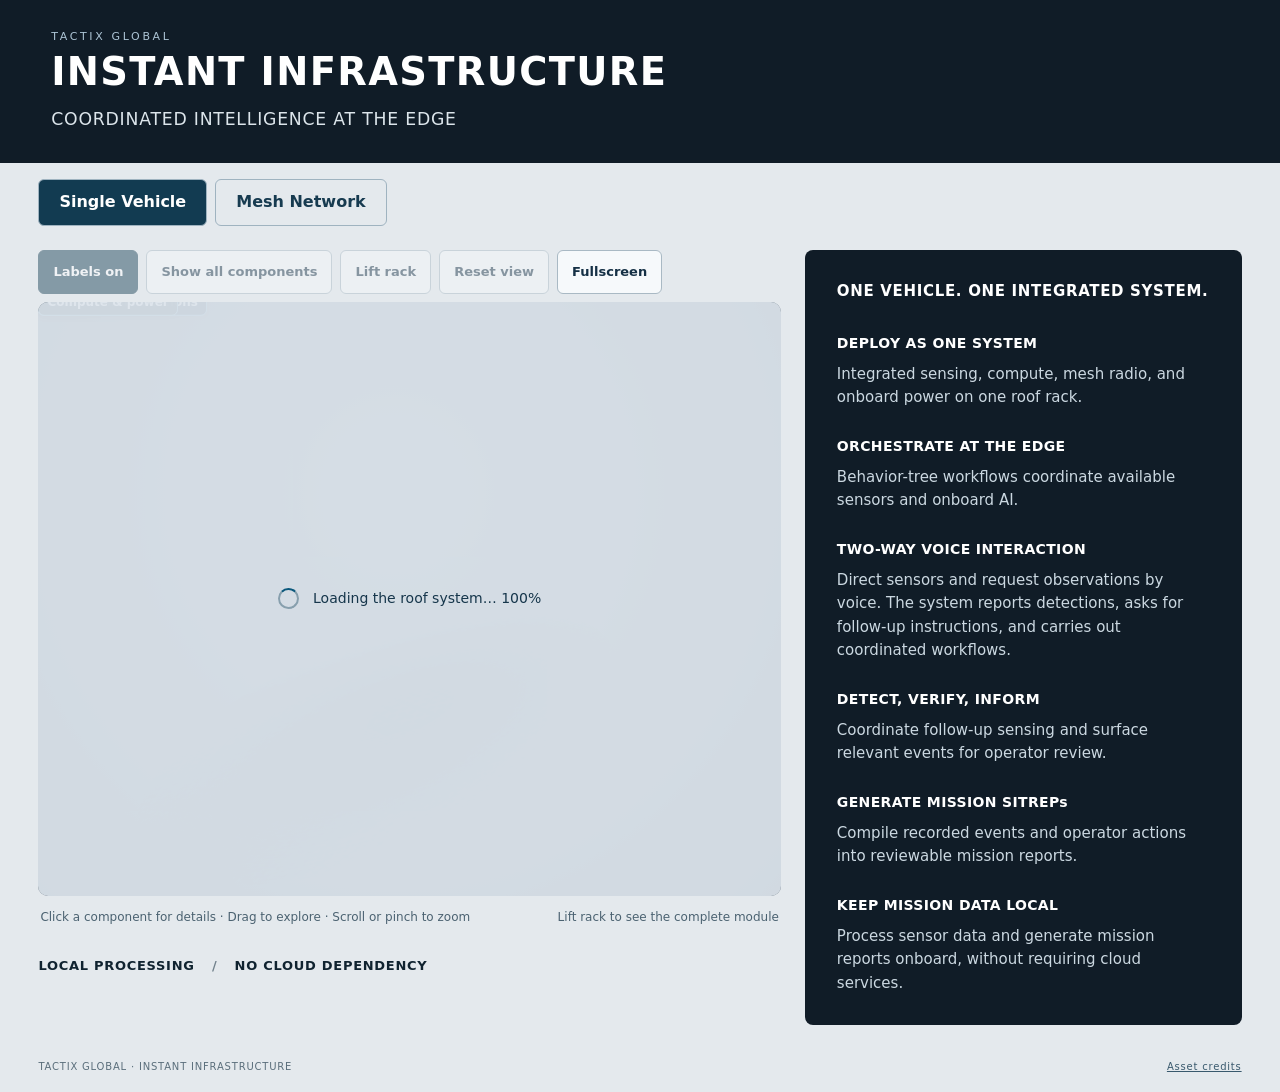
==== infrastructure/index.html @ ceef3bda "Publish interactive vehicle rack and mesh network showcase" ====
<!doctype html>
<html lang="en"><head><meta charset="utf-8"><meta name="viewport" content="width=device-width, initial-scale=1"><meta name="theme-color" content="#101c27"><title>Instant Infrastructure — Interactive Roof System</title><link rel="stylesheet" href="viewer.css?v=8"></head>
<body>
<header><p class="eyebrow">TACTIX GLOBAL</p><h1>INSTANT INFRASTRUCTURE</h1><p class="tagline">COORDINATED INTELLIGENCE AT THE EDGE</p></header>
<nav class="view-tabs" aria-label="System views"><a href="./" aria-current="page">Single Vehicle</a><a href="mesh.html">Mesh Network</a></nav>
<main>
<section class="visual" aria-label="Interactive vehicle and roof system">
 <div class="toolbar" role="group" aria-label="View controls"><button id="labels" aria-pressed="true" disabled>Labels on</button><button id="all-components" aria-pressed="false" disabled>Show all components</button><button id="back-groups" hidden>Back to groups</button><button id="rack" aria-pressed="false" disabled>Lift rack</button><button id="reset" disabled>Reset view</button><button id="fullscreen">Fullscreen</button></div>
 <div id="stage"><canvas id="view" aria-label="3D vehicle. Drag to rotate, scroll or pinch to zoom. Use arrow keys to rotate." tabindex="0"></canvas><svg id="leaders" aria-hidden="true"></svg><div id="annotations"></div><div id="loading" role="status" aria-live="polite"><span class="spinner"></span><span id="load-text">Loading the roof system…</span></div><div id="rack-state" aria-live="polite"></div></div>
 <div class="viewer-caption"><span>Click a component for details · Drag to explore · Scroll or pinch to zoom</span><span>Lift rack to see the complete module</span></div>
 <p class="local">LOCAL PROCESSING <span>/</span> NO CLOUD DEPENDENCY</p>
 <aside id="details" hidden aria-live="polite"><button id="close-details" aria-label="Close component details">×</button><h3></h3><p></p></aside>
</section>
<aside class="capabilities"><h2>ONE VEHICLE. ONE INTEGRATED SYSTEM.</h2>
 <article><h3>DEPLOY AS ONE SYSTEM</h3><p>Integrated sensing, compute, mesh radio, and onboard power on one roof rack.</p></article>
 <article><h3>ORCHESTRATE AT THE EDGE</h3><p>Behavior-tree workflows coordinate available sensors and onboard AI.</p></article>
 <article><h3>TWO-WAY VOICE INTERACTION</h3><p>Direct sensors and request observations by voice. The system reports detections, asks for follow-up instructions, and carries out coordinated workflows.</p></article>
 <article><h3>DETECT, VERIFY, INFORM</h3><p>Coordinate follow-up sensing and surface relevant events for operator review.</p></article>
 <article><h3>GENERATE MISSION SITREPs</h3><p>Compile recorded events and operator actions into reviewable mission reports.</p></article>
<article><h3>KEEP MISSION DATA LOCAL</h3><p>Process sensor data and generate mission reports onboard, without requiring cloud services.</p></article>
</aside></main>
<footer><span>TACTIX GLOBAL · INSTANT INFRASTRUCTURE</span><a href="../THIRD_PARTY_NOTICES.md">Asset credits</a></footer>
<noscript>This interactive model needs JavaScript. The system capabilities are listed on this page.</noscript>
<script src="../vendor/three-0.128.0/three.min.js"></script><script src="../vendor/three-0.128.0/GLTFLoader.js"></script><script src="vendor/DRACOLoader.js"></script><script src="vendor/OrbitControls.js"></script><script src="viewer.js?v=8"></script>
</body></html>
---- infrastructure/viewer.css ----
:root{color-scheme:dark;--navy:#101c27;--ink:#102330;--blue:#087cad;--paper:#dce3e8}*{box-sizing:border-box}body{margin:0;background:#e4e9ed;color:var(--ink);font:16px/1.55 system-ui,-apple-system,BlinkMacSystemFont,"Segoe UI",sans-serif}header{padding:28px 4vw 30px;background:var(--navy);color:#fff}h1{font-size:clamp(26px,3vw,44px);font-weight:600;letter-spacing:.035em;line-height:1.15;margin:5px 0 12px}.eyebrow{font-size:11px;letter-spacing:.24em;color:#acc4d5;margin:0}.tagline{margin:0;font-size:clamp(12px,1.35vw,18px);letter-spacing:.045em;color:#dce5eb}main{display:grid;grid-template-columns:minmax(0,1.7fr) minmax(320px,1fr);gap:24px;padding:24px 3vw 16px;max-width:1900px;margin:auto}.visual{position:relative;min-width:0;display:flex;flex-direction:column}.toolbar{display:flex;gap:8px;flex-wrap:wrap;position:relative;z-index:3}button{font:inherit;cursor:pointer;border:1px solid #a9b9c4;border-radius:6px;padding:10px 14px;background:#f6f9fb;color:#153045;min-height:44px;font-size:13px;font-weight:600}button:hover{background:#fff;border-color:#467e9d}button:focus-visible,a:focus-visible{outline:3px solid #00a4db;outline-offset:3px}button[aria-pressed=true]{background:#123b51;color:#fff;border-color:#123b51}button:disabled{opacity:.45;cursor:wait}#stage{position:relative;width:100%;height:clamp(480px,66vh,850px);min-height:0;margin-top:8px;border-radius:10px;background:radial-gradient(ellipse at 50% 35%,#f4f7f9,#bfcbd3);overflow:hidden}#view{display:block;width:100%;height:100%;touch-action:none;outline-offset:-3px}#leaders,#annotations{position:absolute;inset:0;width:100%;height:100%;pointer-events:none}#leaders line{stroke:#087cad;stroke-width:1.6;opacity:.95}.annotation{position:absolute;pointer-events:auto;transform:translateY(-50%);font-size:11px;line-height:1.2;min-height:28px;padding:6px 8px;background:#102c3ef2;color:white;border:1px solid #486677;box-shadow:0 2px 6px #0002;white-space:nowrap;font-weight:500}.annotation:hover{background:#205d7b;color:#fff}#loading{position:absolute;inset:0;display:flex;align-items:center;justify-content:center;gap:14px;background:#dce4ebed;color:#16364b;font-size:14px;padding:25px;text-align:center}#loading[hidden]{display:none}.spinner{width:21px;height:21px;border:2px solid #879fad;border-top-color:#0b587c;border-radius:50%;animation:spin 1s linear infinite}@keyframes spin{to{transform:rotate(360deg)}}#rack-state{position:absolute;left:50%;bottom:14px;transform:translateX(-50%);font-size:12px;background:#fffdf0;color:#183b50;border-radius:5px;padding:5px 12px;white-space:nowrap}#rack-state:empty{display:none}.viewer-caption{display:flex;justify-content:space-between;gap:12px;margin:12px 2px;color:#4b6271;font-size:12px}.local{font-size:13px;letter-spacing:.055em;margin:18px 0 0;font-weight:600}.local span{padding:0 12px;color:#72828d}.capabilities{background:var(--navy);color:#e9f0f4;padding:30px 32px;border-radius:8px}.capabilities h2{font-size:15px;letter-spacing:.045em;font-weight:600;margin:0 0 30px;color:#fff}.capabilities article+article{margin-top:27px}.capabilities h3{font-size:14px;letter-spacing:.025em;font-weight:650;margin:0 0 8px;color:#fff}.capabilities p{font-size:15px;color:#cbd8e1;margin:0;max-width:48ch}footer{display:flex;justify-content:space-between;gap:20px;font-size:10px;letter-spacing:.08em;padding:18px 3vw;color:#5a6e7b}footer a{color:#39596d}#details{position:absolute;z-index:5;bottom:95px;left:18px;width:min(340px,calc(100% - 36px));border-radius:8px;background:#102c3ff5;color:#fff;padding:19px 22px;box-shadow:0 8px 30px #0003}#details h3{margin:0 26px 8px 0;font-size:16px}#details p{font-size:13px;margin:0;color:#dfebf2}#close-details{position:absolute;right:6px;top:5px;background:none;border:0;color:#fff;font-size:24px;padding:0 10px}.visual:fullscreen{background:#dce3e8;padding:20px;display:flex}.visual:fullscreen #stage{flex:1;height:auto}.visual:fullscreen .local{display:none}@media(max-width:900px){main{grid-template-columns:1fr;padding:16px;gap:22px}header{padding:22px 20px}#stage{height:62vh;min-height:420px;max-height:700px}.capabilities{padding:25px}.capabilities article+article{margin-top:23px}.viewer-caption{font-size:11px;flex-wrap:wrap}.local{font-size:11px}footer{padding:18px 16px}.annotation{font-size:10px;padding:5px 6px}}@media(prefers-reduced-motion:reduce){.spinner{animation:none}}

.view-tabs{display:flex;gap:8px;padding:16px 3vw 0;max-width:1900px;margin:auto}.view-tabs a{padding:10px 20px;border-radius:6px;text-decoration:none;font-weight:600;color:#173b50;border:1px solid #9fb3c0}.view-tabs a[aria-current=page]{background:#123b51;color:white}.view-tabs a:hover{border-color:#087cad}body.mesh #rack-state{white-space:normal;text-align:center;width:90%;font-size:11px}

[hidden]{display:none!important}.group-label{font-weight:650;font-size:12px;border-color:#67b1ce}.progressive-labels #details{position:relative;bottom:auto;left:auto;width:100%;margin-top:14px;box-shadow:none}.progressive-labels #details p{max-width:80ch}.progressive-labels #leaders line{stroke-width:1.8}

/* Keep click feedback inside the visible canvas, including fullscreen. */
.progressive-labels #stage #details{position:absolute;left:14px;bottom:14px;top:auto;width:min(390px,calc(100% - 28px));max-height:42%;overflow:auto;margin:0;padding:18px 22px;box-shadow:0 5px 24px #0004;border:1px solid #5a8aa2;z-index:8}
.progressive-labels #stage #details h3{padding-right:18px}.progressive-labels #stage #close-details{min-width:44px;min-height:44px;right:2px;top:2px}
#view{cursor:grab}#view:active{cursor:grabbing}

#viewer-back-groups{position:absolute;top:12px;left:12px;z-index:9;background:#123b51;color:white;border-color:#72bad7;box-shadow:0 2px 10px #0003}#details-back-groups{margin-top:14px;background:#f3f8fb;color:#153045}

.progressive-labels #stage #details{bottom:auto;width:min(300px,calc(100% - 24px));max-height:calc(100% - 80px);padding:15px 18px}.progressive-labels #stage #details h3{font-size:15px}.progressive-labels #stage #details p{font-size:12px}#detail-guide{position:absolute;inset:0;width:100%;height:100%;pointer-events:none;z-index:7}#detail-guide line{stroke:#087cad;stroke-width:2}#detail-guide circle{fill:#087cad;stroke:white;stroke-width:1.5}

/* Slate studio backdrop keeps white bodywork and dark equipment distinct. */
body:not(.mesh) #stage{background:radial-gradient(ellipse at 48% 32%,#81909c 0%,#647482 58%,#4b5b69 100%)}
body:not(.mesh) #leaders line,body:not(.mesh) #detail-guide line{stroke:#72d2f3}
body:not(.mesh) #detail-guide circle{fill:#72d2f3}

.scenario-options{display:flex;flex-wrap:wrap;gap:8px;margin:16px 3vw 0;border:0;padding:0}.scenario-options legend{font-size:12px;color:#4b6271;margin-bottom:8px}.scenario-options label{display:flex;align-items:center;gap:8px;min-height:44px;padding:9px 14px;border:1px solid #9fb3c0;border-radius:6px;background:#f2f6f8;cursor:pointer;font-size:13px}.scenario-options label:has(:checked){background:#123b51;color:white}.scenario-options input{accent-color:#199ac7}.mission-kicker{color:#8fcce1!important;font-size:11px!important;letter-spacing:.14em;margin-bottom:10px!important}#mission-note{font-size:12px;color:#a8c1d0;margin-top:24px}.scenario-marker{position:absolute;left:50%;top:14px;transform:translateX(-50%);background:#153849;color:#fff;border:1px solid #86bfd2;padding:8px 12px;font-size:12px;border-radius:6px;pointer-events:none;z-index:3;text-align:center;max-width:80%}.scenarios #mission-title{font-size:22px}.scenarios #stage{height:clamp(520px,70vh,850px)}
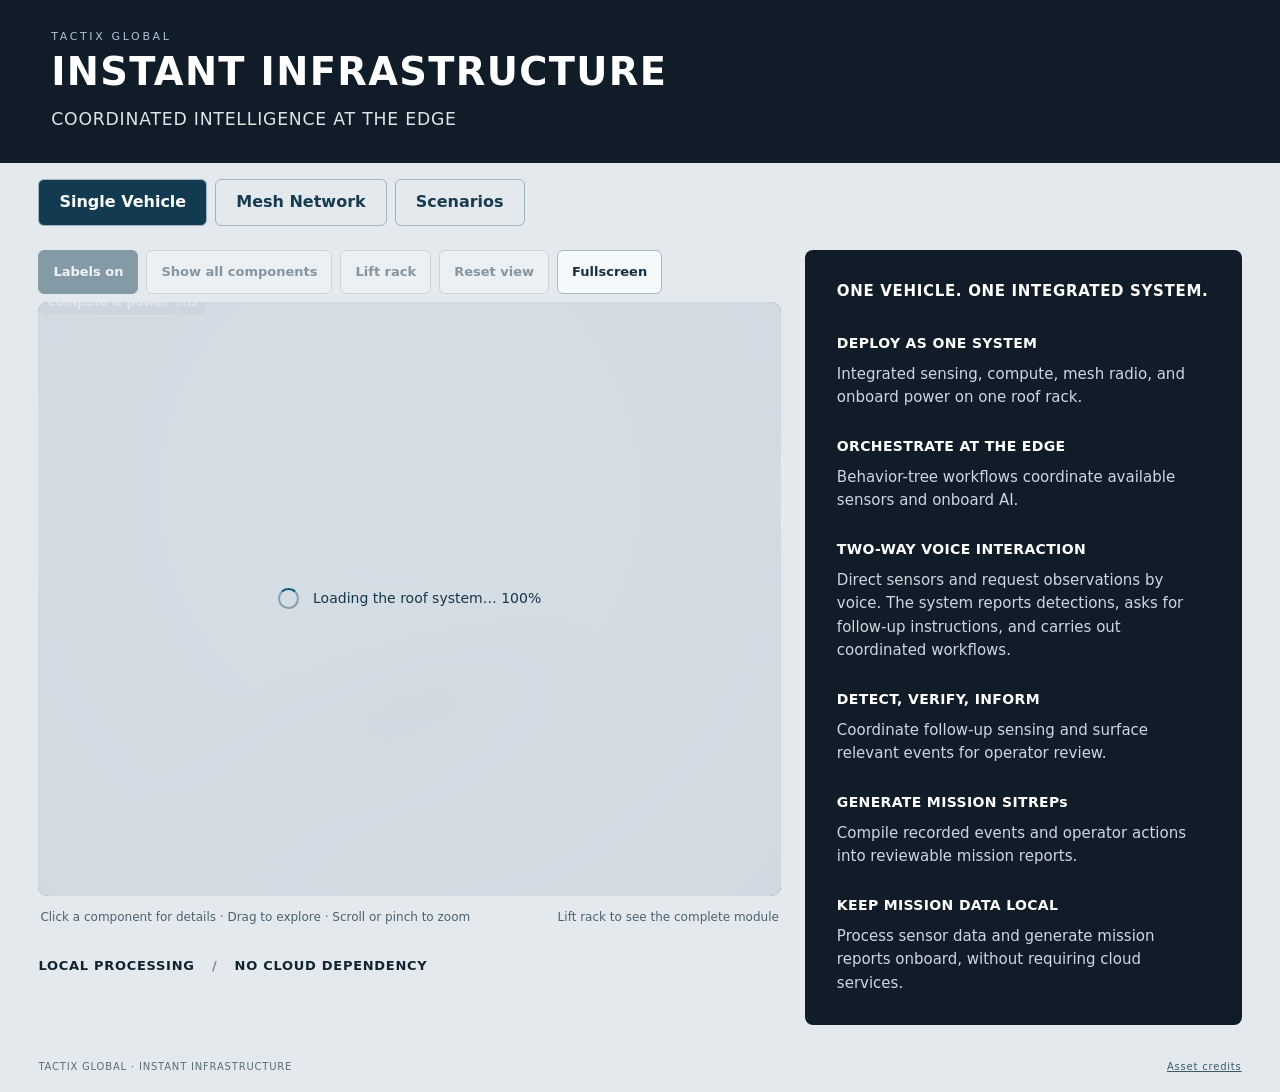
==== commit 397b4741: "Publish five mission scenarios with contextual vehicles and objectives" ====
--- a/infrastructure/index.html
+++ b/infrastructure/index.html
@@ -1,8 +1,8 @@
 <!doctype html>
-<html lang="en"><head><meta charset="utf-8"><meta name="viewport" content="width=device-width, initial-scale=1"><meta name="theme-color" content="#101c27"><title>Instant Infrastructure — Interactive Roof System</title><link rel="stylesheet" href="viewer.css?v=8"></head>
+<html lang="en"><head><meta charset="utf-8"><meta name="viewport" content="width=device-width, initial-scale=1"><meta name="theme-color" content="#101c27"><title>Instant Infrastructure — Interactive Roof System</title><link rel="stylesheet" href="viewer.css?v=20261022b"></head>
 <body>
 <header><p class="eyebrow">TACTIX GLOBAL</p><h1>INSTANT INFRASTRUCTURE</h1><p class="tagline">COORDINATED INTELLIGENCE AT THE EDGE</p></header>
-<nav class="view-tabs" aria-label="System views"><a href="./" aria-current="page">Single Vehicle</a><a href="mesh.html">Mesh Network</a></nav>
+<nav class="view-tabs" aria-label="System views"><a href="./" aria-current="page">Single Vehicle</a><a href="mesh.html">Mesh Network</a><a href="scenarios.html">Scenarios</a></nav>
 <main>
 <section class="visual" aria-label="Interactive vehicle and roof system">
  <div class="toolbar" role="group" aria-label="View controls"><button id="labels" aria-pressed="true" disabled>Labels on</button><button id="all-components" aria-pressed="false" disabled>Show all components</button><button id="back-groups" hidden>Back to groups</button><button id="rack" aria-pressed="false" disabled>Lift rack</button><button id="reset" disabled>Reset view</button><button id="fullscreen">Fullscreen</button></div>
@@ -21,5 +21,5 @@
 </aside></main>
 <footer><span>TACTIX GLOBAL · INSTANT INFRASTRUCTURE</span><a href="../THIRD_PARTY_NOTICES.md">Asset credits</a></footer>
 <noscript>This interactive model needs JavaScript. The system capabilities are listed on this page.</noscript>
-<script src="../vendor/three-0.128.0/three.min.js"></script><script src="../vendor/three-0.128.0/GLTFLoader.js"></script><script src="vendor/DRACOLoader.js"></script><script src="vendor/OrbitControls.js"></script><script src="viewer.js?v=8"></script>
+<script src="../vendor/three-0.128.0/three.min.js"></script><script src="../vendor/three-0.128.0/GLTFLoader.js"></script><script src="vendor/DRACOLoader.js"></script><script src="vendor/OrbitControls.js"></script><script src="viewer.js?v=20261022b"></script>
 </body></html>
--- a/infrastructure/viewer.css
+++ b/infrastructure/viewer.css
@@ -19,3 +19,8 @@
 body:not(.mesh) #detail-guide circle{fill:#72d2f3}
 
 .scenario-options{display:flex;flex-wrap:wrap;gap:8px;margin:16px 3vw 0;border:0;padding:0}.scenario-options legend{font-size:12px;color:#4b6271;margin-bottom:8px}.scenario-options label{display:flex;align-items:center;gap:8px;min-height:44px;padding:9px 14px;border:1px solid #9fb3c0;border-radius:6px;background:#f2f6f8;cursor:pointer;font-size:13px}.scenario-options label:has(:checked){background:#123b51;color:white}.scenario-options input{accent-color:#199ac7}.mission-kicker{color:#8fcce1!important;font-size:11px!important;letter-spacing:.14em;margin-bottom:10px!important}#mission-note{font-size:12px;color:#a8c1d0;margin-top:24px}.scenario-marker{position:absolute;left:50%;top:14px;transform:translateX(-50%);background:#153849;color:#fff;border:1px solid #86bfd2;padding:8px 12px;font-size:12px;border-radius:6px;pointer-events:none;z-index:3;text-align:center;max-width:80%}.scenarios #mission-title{font-size:22px}.scenarios #stage{height:clamp(520px,70vh,850px)}
+
+.thermal-options{display:flex;gap:8px;margin-top:12px}.imaging-caption{font-size:12px;color:#40596b;margin:8px 0 0}
+
+/* Mission scenes keep only navigation controls; detailed hardware stays in Single Vehicle. */
+.scenarios #labels,.scenarios #all-components,.scenarios #back-groups,.scenarios #rack,.scenarios #viewer-back-groups,.scenarios #details-back-groups,.scenarios .thermal-options,.scenarios .imaging-caption{display:none!important}
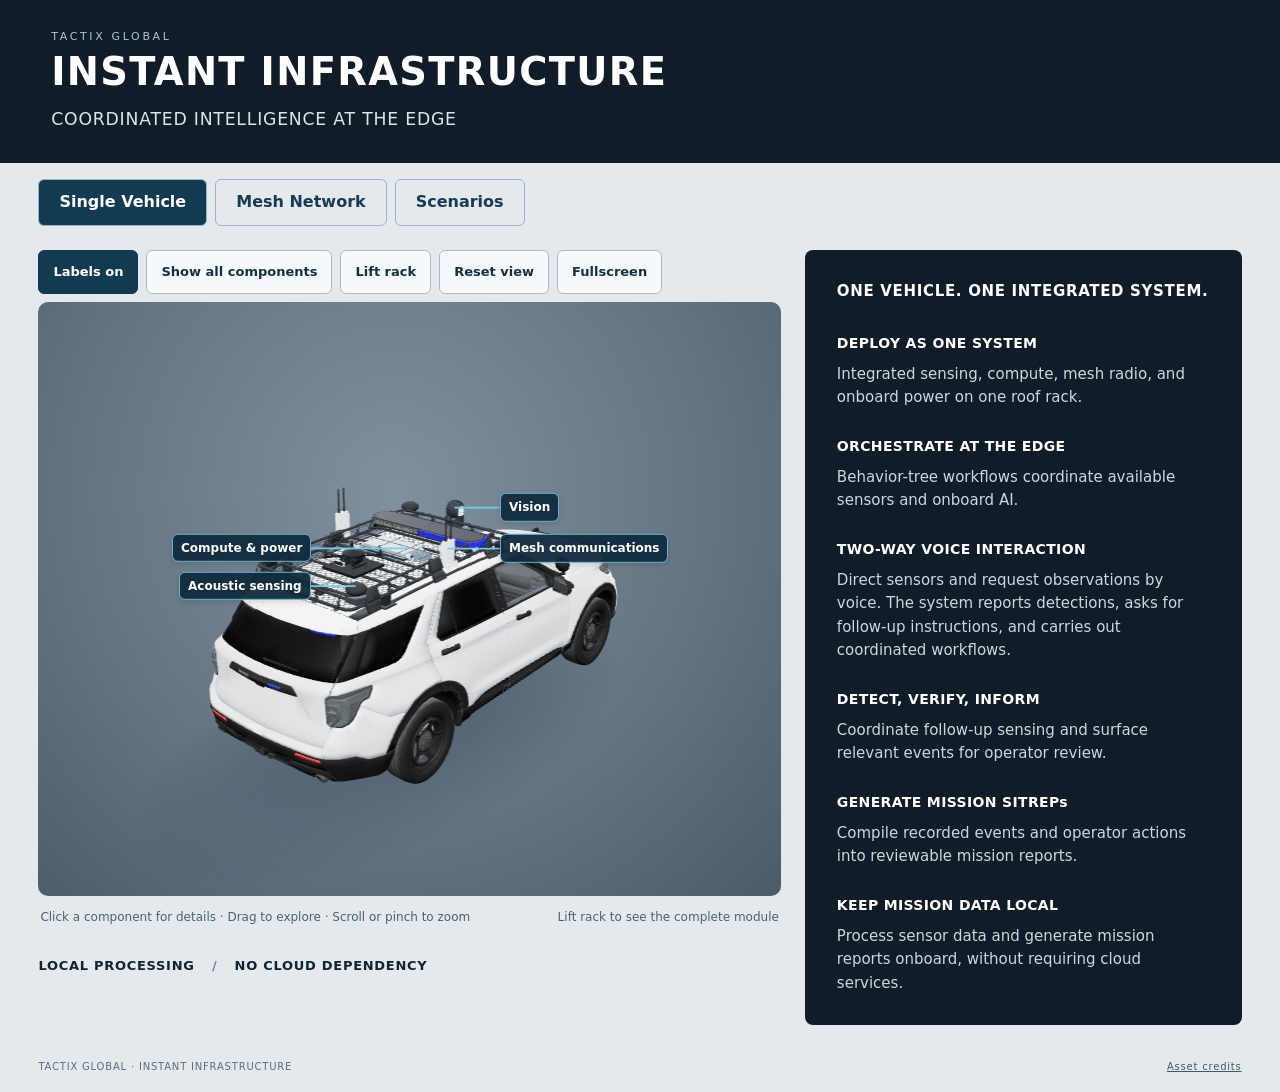
==== commit f506219e: "Give battery and edge computer contrasting aluminum finishes" ====
--- a/infrastructure/index.html
+++ b/infrastructure/index.html
@@ -21,5 +21,5 @@
 </aside></main>
 <footer><span>TACTIX GLOBAL · INSTANT INFRASTRUCTURE</span><a href="../THIRD_PARTY_NOTICES.md">Asset credits</a></footer>
 <noscript>This interactive model needs JavaScript. The system capabilities are listed on this page.</noscript>
-<script src="../vendor/three-0.128.0/three.min.js"></script><script src="../vendor/three-0.128.0/GLTFLoader.js"></script><script src="vendor/DRACOLoader.js"></script><script src="vendor/OrbitControls.js"></script><script src="viewer.js?v=20261022b"></script>
+<script src="../vendor/three-0.128.0/three.min.js"></script><script src="../vendor/three-0.128.0/GLTFLoader.js"></script><script src="vendor/DRACOLoader.js"></script><script src="vendor/OrbitControls.js"></script><script src="equipment-finish.js?v=1"></script><script src="viewer.js?v=20261022c"></script>
 </body></html>
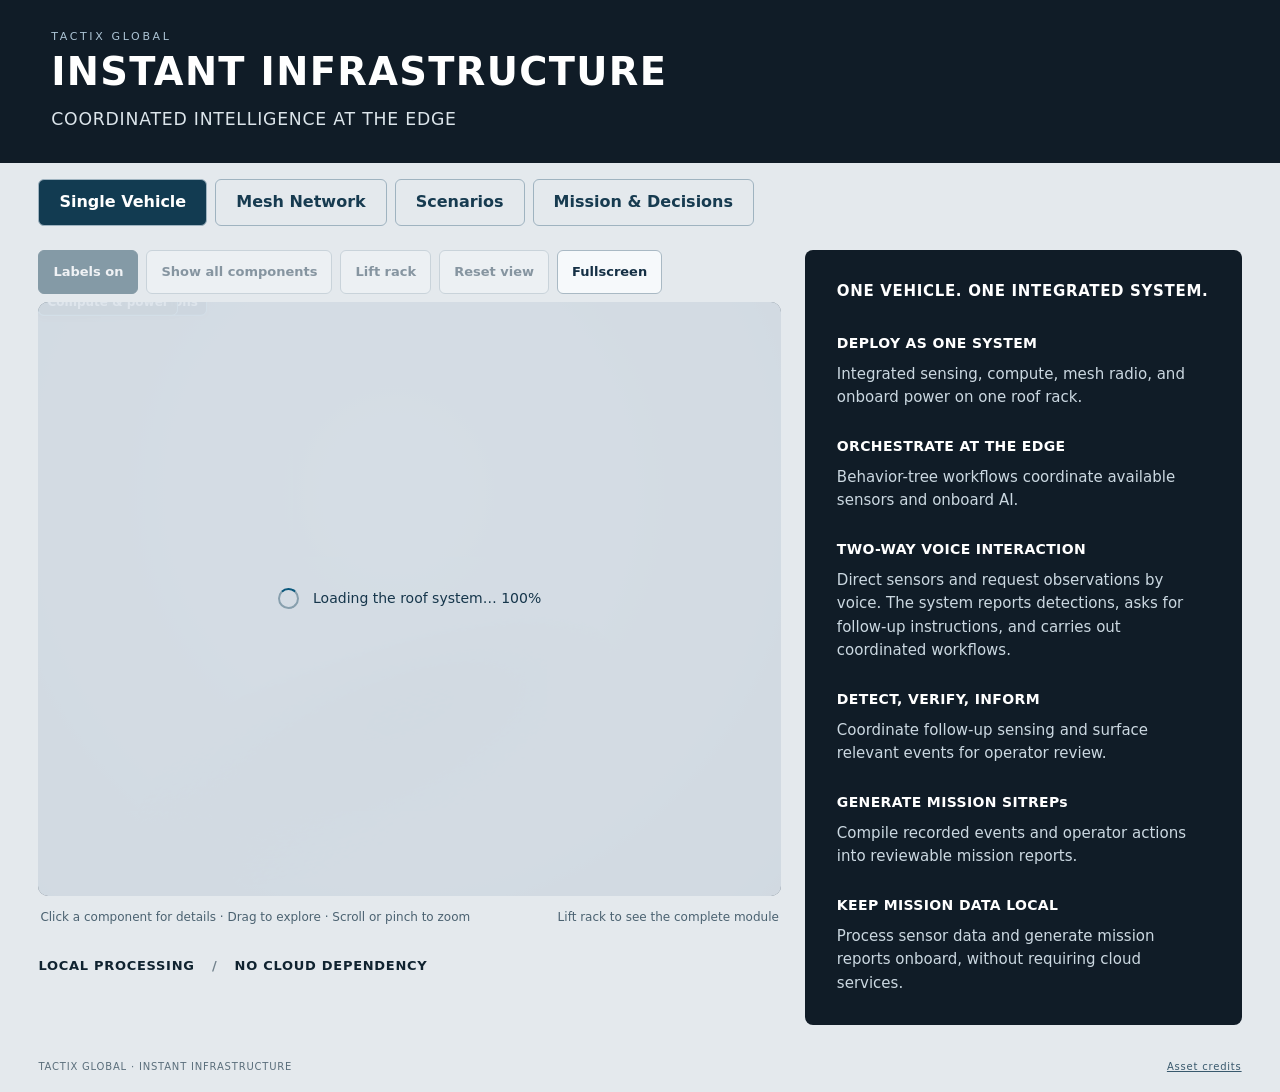
==== commit 91cd2ca6: "Add mission incident review and linked SITREP with asset sources" ====
--- a/infrastructure/index.html
+++ b/infrastructure/index.html
@@ -2,7 +2,7 @@
 <html lang="en"><head><meta charset="utf-8"><meta name="viewport" content="width=device-width, initial-scale=1"><meta name="theme-color" content="#101c27"><title>Instant Infrastructure — Interactive Roof System</title><link rel="stylesheet" href="viewer.css?v=20261022b"></head>
 <body>
 <header><p class="eyebrow">TACTIX GLOBAL</p><h1>INSTANT INFRASTRUCTURE</h1><p class="tagline">COORDINATED INTELLIGENCE AT THE EDGE</p></header>
-<nav class="view-tabs" aria-label="System views"><a href="./" aria-current="page">Single Vehicle</a><a href="mesh.html">Mesh Network</a><a href="scenarios.html">Scenarios</a></nav>
+<nav class="view-tabs" aria-label="System views"><a href="./" aria-current="page">Single Vehicle</a><a href="mesh.html">Mesh Network</a><a href="scenarios.html">Scenarios</a><a href="workflow.html">Mission &amp; Decisions</a></nav>
 <main>
 <section class="visual" aria-label="Interactive vehicle and roof system">
  <div class="toolbar" role="group" aria-label="View controls"><button id="labels" aria-pressed="true" disabled>Labels on</button><button id="all-components" aria-pressed="false" disabled>Show all components</button><button id="back-groups" hidden>Back to groups</button><button id="rack" aria-pressed="false" disabled>Lift rack</button><button id="reset" disabled>Reset view</button><button id="fullscreen">Fullscreen</button></div>
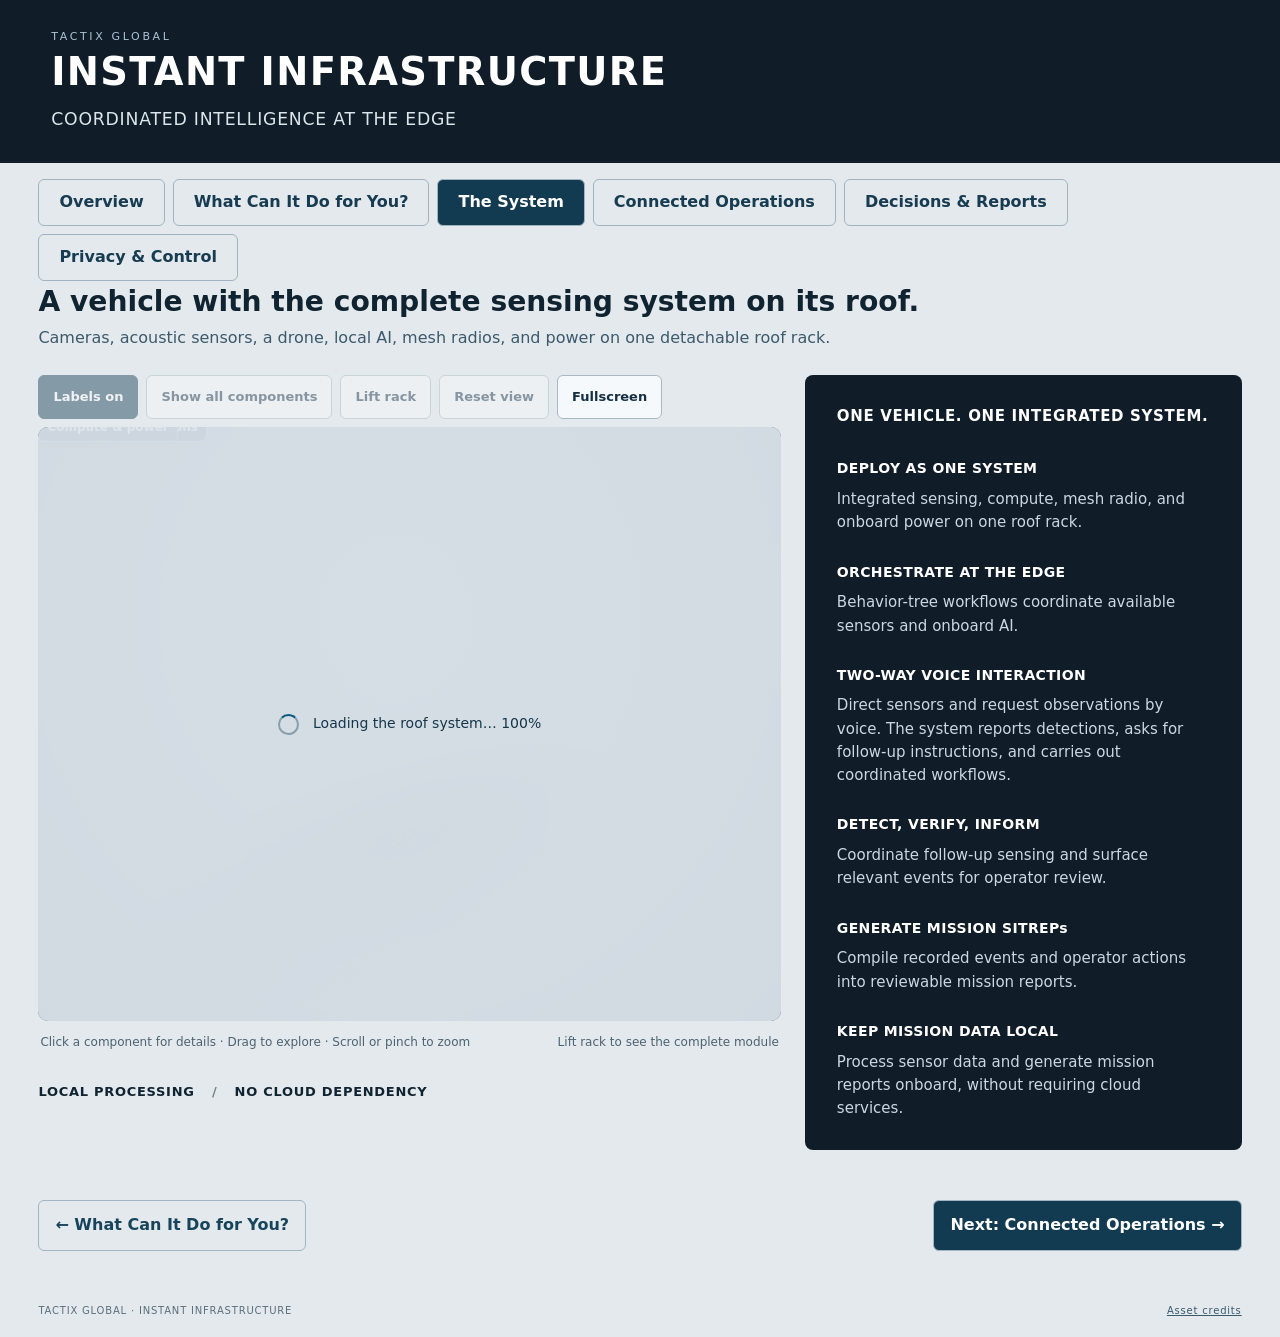
==== commit 54988bba: "Publish customer presentation with overview privacy and mission benefits" ====
--- a/infrastructure/index.html
+++ b/infrastructure/index.html
@@ -1,8 +1,8 @@
 <!doctype html>
-<html lang="en"><head><meta charset="utf-8"><meta name="viewport" content="width=device-width, initial-scale=1"><meta name="theme-color" content="#101c27"><title>Instant Infrastructure — Interactive Roof System</title><link rel="stylesheet" href="viewer.css?v=20261022b"></head>
+<html lang="en"><head><meta charset="utf-8"><meta name="viewport" content="width=device-width, initial-scale=1"><meta name="theme-color" content="#101c27"><title>Instant Infrastructure — Interactive Roof System</title><link rel="stylesheet" href="viewer.css?v=20261022b"><link rel="stylesheet" href="presentation.css?v=20261024"></head>
 <body>
 <header><p class="eyebrow">TACTIX GLOBAL</p><h1>INSTANT INFRASTRUCTURE</h1><p class="tagline">COORDINATED INTELLIGENCE AT THE EDGE</p></header>
-<nav class="view-tabs" aria-label="System views"><a href="./" aria-current="page">Single Vehicle</a><a href="mesh.html">Mesh Network</a><a href="scenarios.html">Scenarios</a><a href="workflow.html">Mission &amp; Decisions</a></nav>
+<nav class="view-tabs" aria-label="Presentation sections"><a href="overview.html">Overview</a><a href="scenarios.html">What Can It Do for You?</a><a href="index.html" aria-current="page">The System</a><a href="mesh.html">Connected Operations</a><a href="workflow.html">Decisions &amp; Reports</a><a href="privacy.html">Privacy &amp; Control</a></nav><section class="chapter-intro"><h2>A vehicle with the complete sensing system on its roof.</h2><p>Cameras, acoustic sensors, a drone, local AI, mesh radios, and power on one detachable roof rack.</p></section>
 <main>
 <section class="visual" aria-label="Interactive vehicle and roof system">
  <div class="toolbar" role="group" aria-label="View controls"><button id="labels" aria-pressed="true" disabled>Labels on</button><button id="all-components" aria-pressed="false" disabled>Show all components</button><button id="back-groups" hidden>Back to groups</button><button id="rack" aria-pressed="false" disabled>Lift rack</button><button id="reset" disabled>Reset view</button><button id="fullscreen">Fullscreen</button></div>
@@ -18,7 +18,7 @@
  <article><h3>DETECT, VERIFY, INFORM</h3><p>Coordinate follow-up sensing and surface relevant events for operator review.</p></article>
  <article><h3>GENERATE MISSION SITREPs</h3><p>Compile recorded events and operator actions into reviewable mission reports.</p></article>
 <article><h3>KEEP MISSION DATA LOCAL</h3><p>Process sensor data and generate mission reports onboard, without requiring cloud services.</p></article>
-</aside></main>
+</aside></main><nav class="chapter-navigation" aria-label="Presentation navigation"><a href="scenarios.html">← What Can It Do for You?</a><a class="chapter-next" href="mesh.html">Next: Connected Operations →</a></nav>
 <footer><span>TACTIX GLOBAL · INSTANT INFRASTRUCTURE</span><a href="../THIRD_PARTY_NOTICES.md">Asset credits</a></footer>
 <noscript>This interactive model needs JavaScript. The system capabilities are listed on this page.</noscript>
 <script src="../vendor/three-0.128.0/three.min.js"></script><script src="../vendor/three-0.128.0/GLTFLoader.js"></script><script src="vendor/DRACOLoader.js"></script><script src="vendor/OrbitControls.js"></script><script src="equipment-finish.js?v=1"></script><script src="viewer.js?v=20261022c"></script>
--- a/infrastructure/presentation.css
+++ b/infrastructure/presentation.css
@@ -0,0 +1,5 @@
+.view-tabs{flex-wrap:wrap;gap:8px}.chapter-intro{margin:4px 3vw 0}.chapter-intro h2{font-size:clamp(22px,2.2vw,30px);line-height:1.2;margin:0 0 8px}.chapter-intro p{margin:0;color:#3c596c;font-size:16px}.chapter-navigation{max-width:1500px;margin:20px auto;padding:14px 3vw;display:flex;justify-content:space-between;align-items:center;gap:16px;flex-wrap:wrap}.chapter-navigation a{color:#17445b;font-weight:600;text-decoration:none;padding:12px 16px;border:1px solid #a1b5c3;border-radius:6px}.chapter-navigation .chapter-next{background:#123b51;color:#fff}.data-commitments a{color:#9fe4ef}.data-commitments p{margin-top:0}.privacy-page{max-width:1500px;grid-template-columns:1fr 1fr;gap:24px 40px}.privacy-hero .eyebrow{color:#42677a}.privacy-hero h2{font-size:clamp(30px,3.2vw,46px);line-height:1.18;margin:12px 0 18px}.privacy-hero>p:last-child{max-width:560px;font-size:18px;color:#385466}.privacy-example{background:#102330;border-radius:12px;color:#e5f1f6;overflow:hidden}.privacy-example svg{display:block;width:100%;max-height:250px}.privacy-example p{padding:16px 22px;margin:0;font-size:15px}.privacy-network{grid-column:1/-1;display:flex;align-items:center;justify-content:center;gap:22px;background:#d0dfe7;border-radius:8px;padding:18px;font-size:17px;font-weight:600}.privacy-network b{color:#28718a}.privacy-rules{grid-column:1/-1;display:grid;grid-template-columns:repeat(4,minmax(0,1fr));gap:18px}.privacy-rules article{background:#f6f9fb;border-top:3px solid #1686a4;padding:18px;border-radius:0 0 8px 8px}.privacy-rules h3{margin:0 0 10px;font-size:19px}.privacy-rules p{margin:0;font-size:15px;color:#385466}.privacy-note{grid-column:1/-1;color:#4b6271;font-size:12px;margin:0}@media(max-width:850px){.privacy-page{grid-template-columns:1fr}.privacy-rules{grid-template-columns:repeat(2,minmax(0,1fr))}.privacy-network{gap:10px;font-size:14px}.privacy-hero h2 br{display:none}}@media(max-width:500px){.privacy-rules{grid-template-columns:1fr}.privacy-network{flex-direction:column}.privacy-network b{transform:rotate(90deg)}.chapter-navigation{font-size:13px}.chapter-navigation a{padding:10px}.chapter-intro p{font-size:14px}}@media print{.chapter-navigation,.chapter-intro{display:none}}
+
+.sample-note{color:#526b7b;font-size:13px!important}.sample-report-card{margin:22px 3vw 8px;padding:22px 26px;border:1px solid #9fbacb;border-radius:10px;background:#f5f9fc;display:flex;align-items:center;justify-content:space-between;gap:24px}.sample-report-card h2{font-size:22px;margin:0 0 6px}.sample-report-card p{margin:0;color:#3c596c;font-size:15px}.sample-report-link{flex-shrink:0;background:#123b51;color:white;padding:14px 20px;border-radius:6px;text-decoration:none;font-weight:600}.record-download{margin:16px 3vw;display:flex;align-items:center;gap:14px;flex-wrap:wrap}.record-download span{font-size:13px;color:#526b7b}@media(max-width:650px){.sample-report-card{align-items:flex-start;flex-direction:column;padding:20px}.sample-report-link{font-size:14px}}
+
+.scenario-example{border-top:1px solid #426173;padding-top:18px;margin-top:24px}.scenario-example summary{cursor:pointer;color:#b9e8f3;font-weight:600;font-size:14px}.scenario-example article{margin-top:22px}
